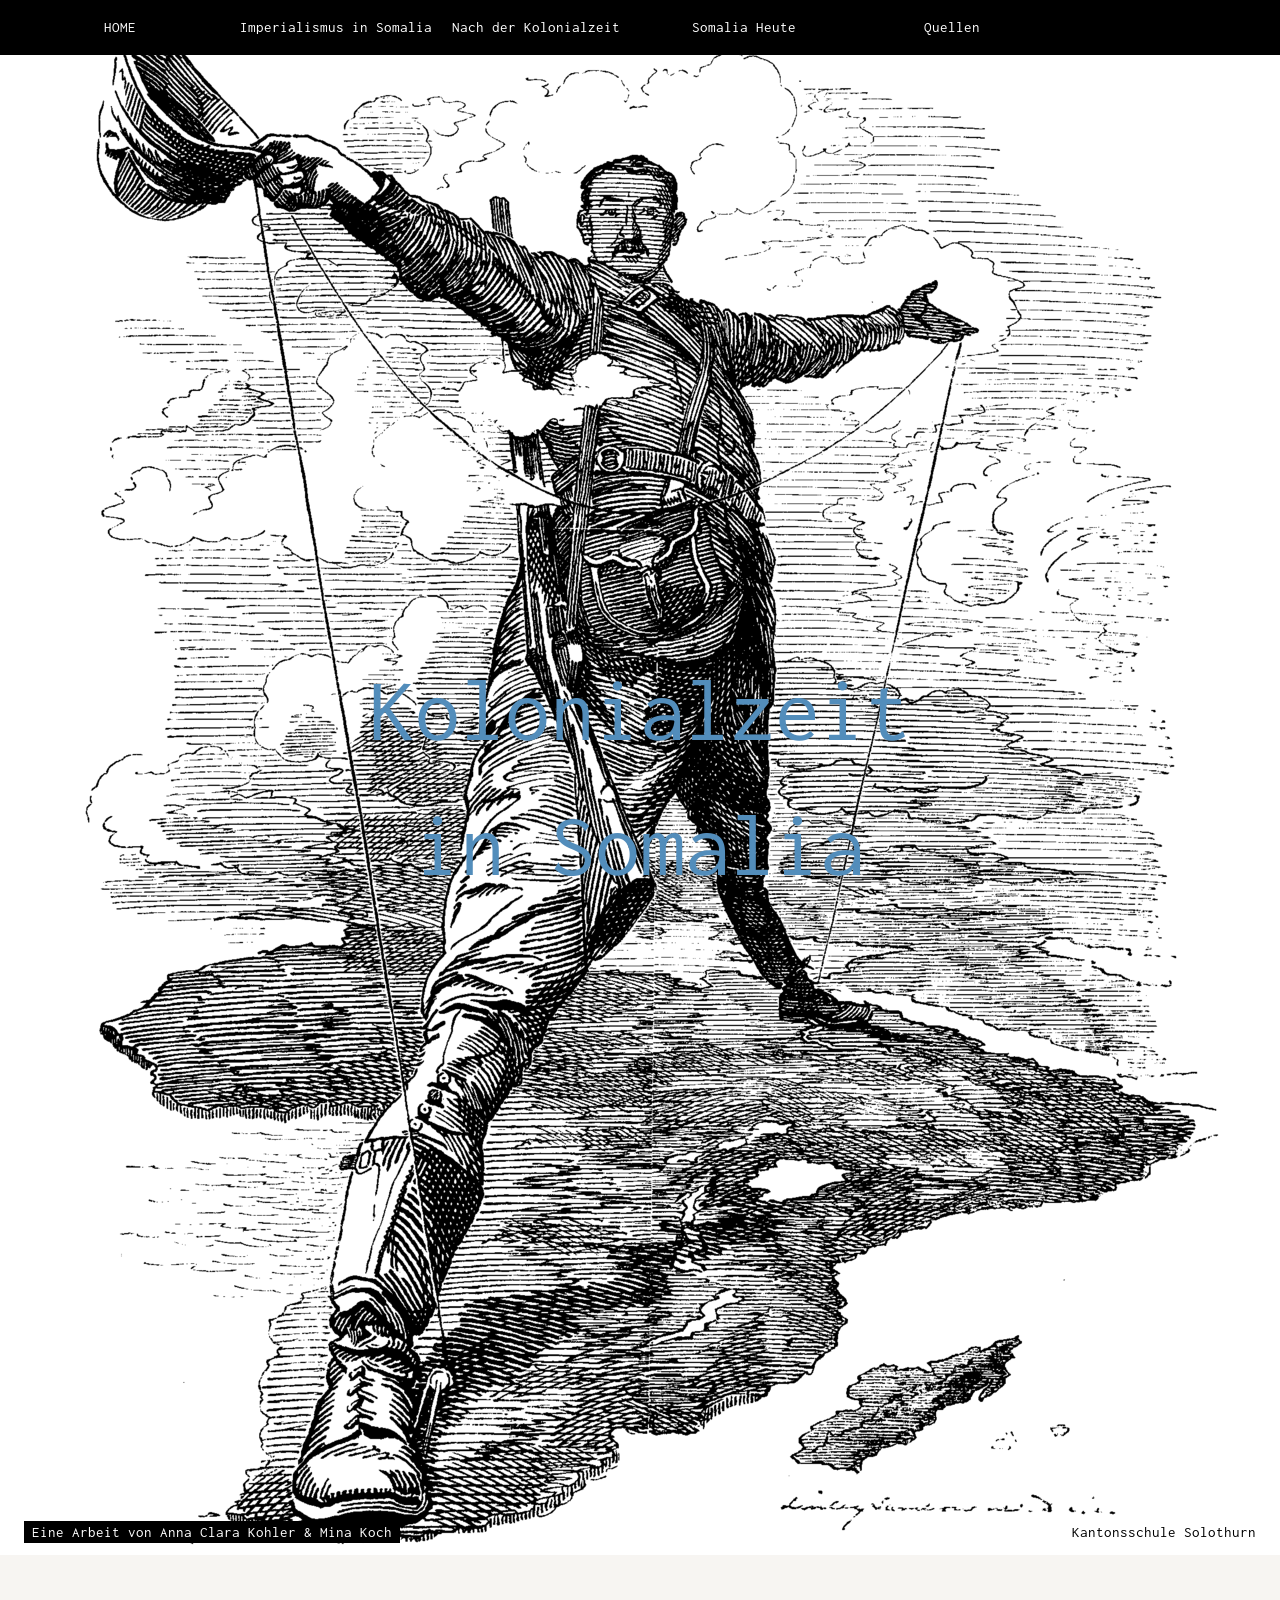
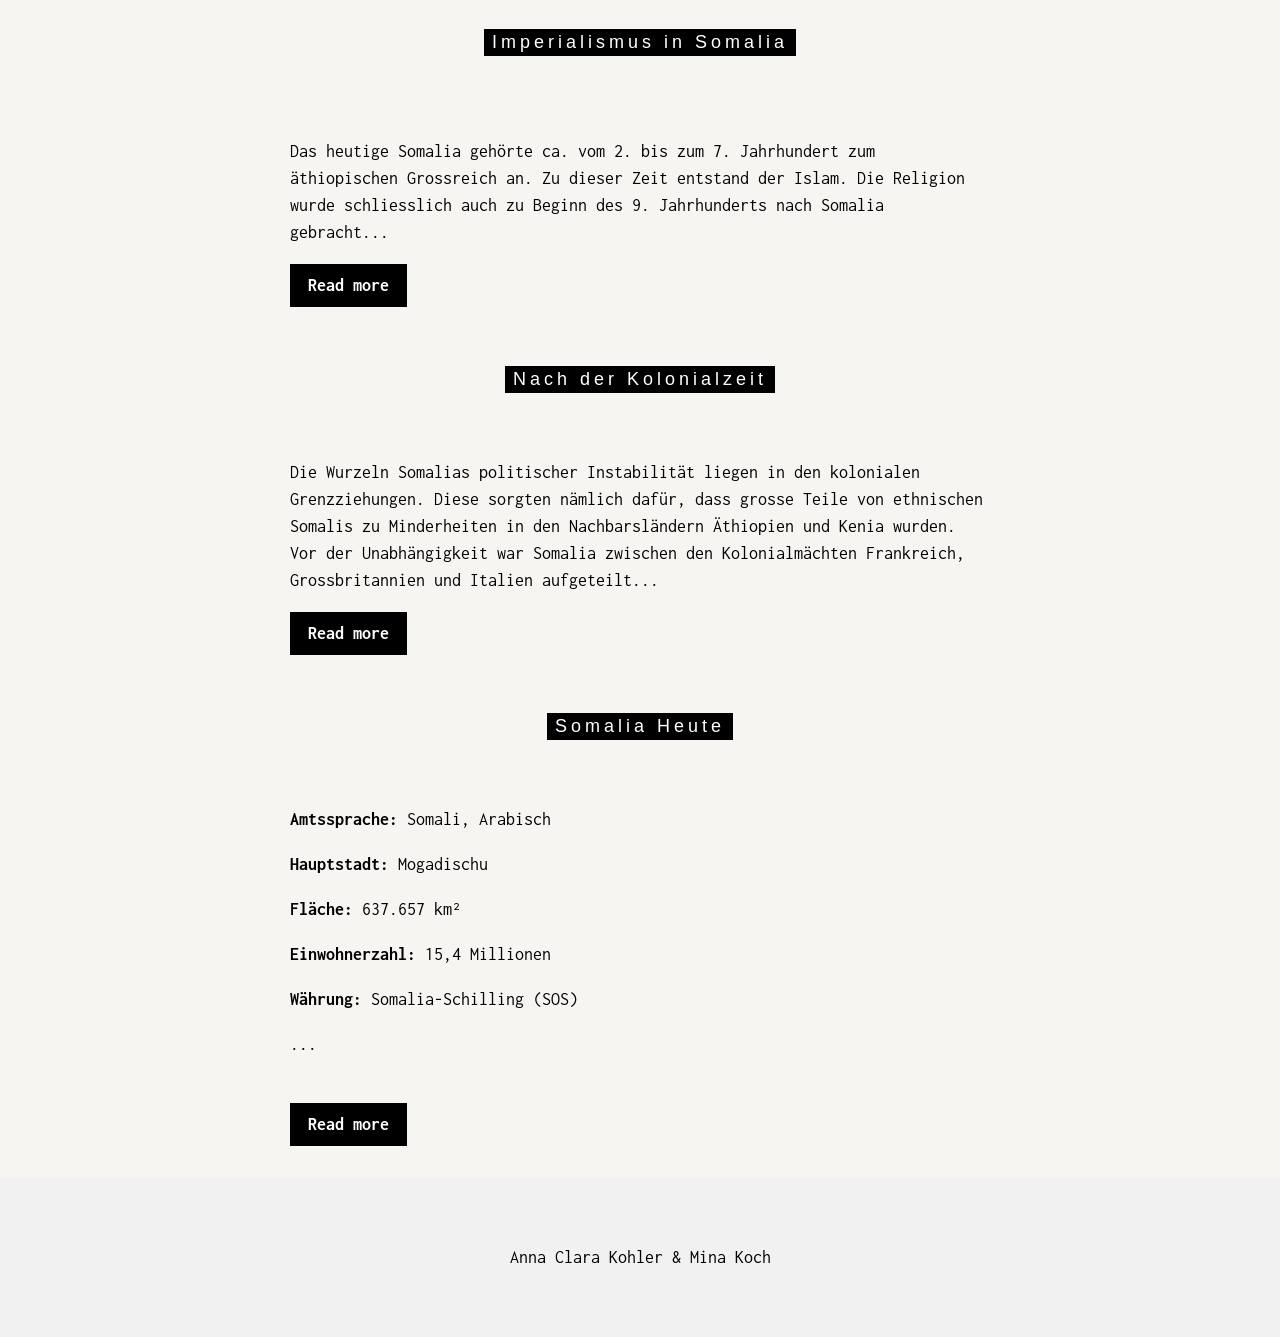
==== index.html @ 46753b98 "initial commit" ====
<!DOCTYPE html>
<html>
<head>
<title>HomePage</title>
<meta charset="UTF-8">
<meta name="viewport" content="width=device-width, initial-scale=1">
<link rel="stylesheet" href="https://www.w3schools.com/w3css/4/w3.css">
<link rel="stylesheet" href="https://fonts.googleapis.com/css?family=Inconsolata">
<style>
body, html {
  height: 100%;
  font-family: "Inconsolata", sans-serif;
}

.bgimg {
  background-position: center;
  background-size: cover;
  background-image: url("/w3images/coffeehouse.jpg");
  min-height: 75%;
}

.menu {
  display: none;
}
</style>
</head>
<body>

<!-- Links (sit on top) -->
<div class="w3-top">
  <div class="w3-row w3-padding w3-black">
    <div class="w3-col s2">
      <a href="index.html" class="w3-button w3-block w3-black">HOME</a>
    </div>
    <div class="w3-col s2">
      <a href="firstSeite.html" class="w3-button w3-block w3-black">Imperialismus in Somalia</a>
    </div>
    <div class="w3-col s2">
      <a href="secondSeite.html" class="w3-button w3-block w3-black">Nach der Kolonialzeit</a>
    </div>
    <div class="w3-col s2">
      <a href="thirdSeite.html" class="w3-button w3-block w3-black">Somalia Heute</a>
    </div>
    <div class="w3-col s2">
      <a href="fünfteSeite.html" class="w3-button w3-block w3-black">Quellen</a>
    </div>
  </div>
</div>

<!-- Header with image -->
<header class="bgimg w3-display-container w3-grayscale-min" id="home">
  <center><img src="Punch_Rhodes_Colossus.png" alt="Italian Trulli"></center>
  <div class="w3-display-bottomleft w3-center w3-padding-large w3-hide-small">
    <span class="w3-tag">Eine Arbeit von Anna Clara Kohler & Mina Koch</span>
  </div>
  <div class="w3-display-middle w3-center">
    <span class="w3-text-blue" style="font-size:90px">Kolonialzeit<br> in Somalia</span>
  </div>
  <div class="w3-display-bottomright w3-center w3-padding-large">
    <span class="w3-text-black">Kantonsschule Solothurn</span>
  </div>
</header>

<!-- Add a background color and large text to the whole page -->
<div class="w3-sand w3-grayscale w3-large">

<!-- About Container -->
<div class="w3-container" id="about">
  <div class="w3-content" style="max-width:700px">
    <h5 class="w3-center w3-padding-64"><span class="w3-tag w3-wide">Imperialismus in Somalia</span></h5>
    <p>Das heutige Somalia gehörte ca. vom 2. bis zum 7. Jahrhundert zum äthiopischen Grossreich an. Zu dieser Zeit entstand der Islam. Die Religion wurde schliesslich auch zu Beginn des 9. Jahrhunderts nach Somalia gebracht...</p>
    <div class="w3-col s2">
      <a href="firstSeite.html" class="w3-button w3-block w3-black"><strong>Read more</strong></a>
    </div>
  </div>
</div>

<!-- Menu Container -->
<div class="w3-container" id="menu">
  <div class="w3-content" style="max-width:700px">
 
    <h5 class="w3-center w3-padding-48"><span class="w3-tag w3-wide">Nach der Kolonialzeit</span></h5>
    <p>Die Wurzeln Somalias politischer Instabilität liegen in den kolonialen Grenzziehungen. Diese sorgten nämlich dafür, dass grosse Teile von ethnischen Somalis zu Minderheiten in den Nachbarsländern Äthiopien und Kenia wurden. Vor der Unabhängigkeit war Somalia zwischen den Kolonialmächten Frankreich, Grossbritannien und Italien aufgeteilt...</p>
   <div class="w3-col s2">
      <a href="secondSeite.html" class="w3-button w3-block w3-black"><strong>Read more</strong></a>
    </div>
  </div>
</div>

<!-- Contact/Area Container -->
<div class="w3-container" id="where" style="padding-bottom:32px;">
  <div class="w3-content" style="max-width:700px">
    <h5 class="w3-center w3-padding-48"><span class="w3-tag w3-wide">Somalia Heute</span></h5>
    <p><strong>Amtssprache: </strong>Somali, Arabisch</p>
      <p><strong>Hauptstadt: </strong>Mogadischu</p>
      <p><strong>Fläche: </strong>637.657 km²</p>
      <p><strong>Einwohnerzahl: </strong>15,4 Millionen</p>
      <p><strong>Währung: </strong>Somalia-Schilling (SOS)</p>
      <p>...</p>
      <br>
     <div class="w3-col s2">
      <a href="thirdSeite.html" class="w3-button w3-block w3-black"><strong>Read more</strong></a>
    </div>
</div>
</div>

<!-- End page content -->
</div>

<!-- Footer -->
<footer class="w3-center w3-light-grey w3-padding-48 w3-large">
  <p>Anna Clara Kohler & Mina Koch</p>
</footer>

<script>
// Tabbed Menu
function openMenu(evt, menuName) {
  var i, x, tablinks;
  x = document.getElementsByClassName("menu");
  for (i = 0; i < x.length; i++) {
    x[i].style.display = "none";
  }
  tablinks = document.getElementsByClassName("tablink");
  for (i = 0; i < x.length; i++) {
    tablinks[i].className = tablinks[i].className.replace(" w3-dark-grey", "");
  }
  document.getElementById(menuName).style.display = "block";
  evt.currentTarget.firstElementChild.className += " w3-dark-grey";
}
document.getElementById("myLink").click();
</script>

</body>
</html>
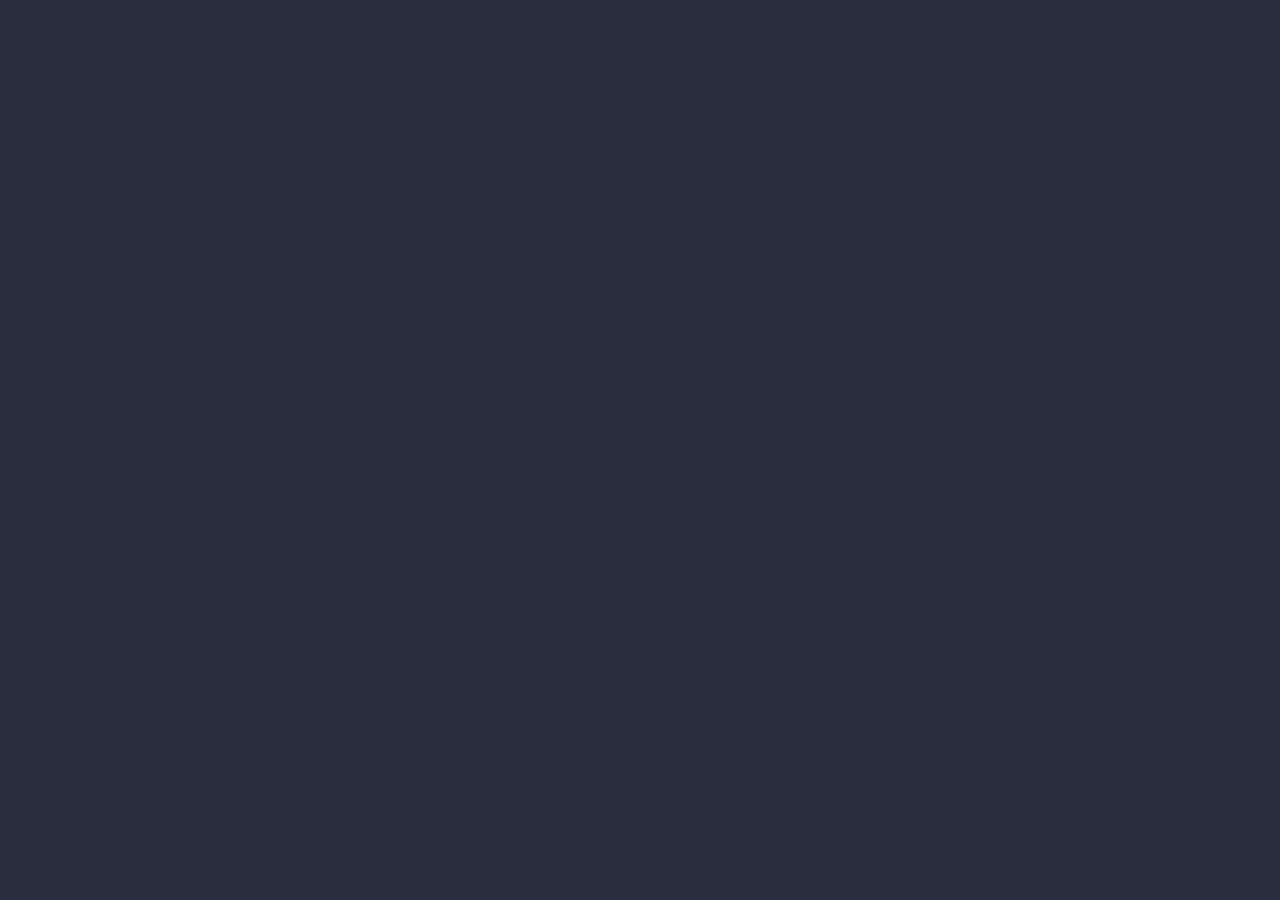
==== commit 21f7077c: "feat: basic structure" ====
--- a/index.html
+++ b/index.html
@@ -1,134 +1,62 @@
 <!DOCTYPE html>
-<html>
+<html lang="en">
 <head>
-<title>HomePage</title>
-<meta charset="UTF-8">
-<meta name="viewport" content="width=device-width, initial-scale=1">
-<link rel="stylesheet" href="https://www.w3schools.com/w3css/4/w3.css">
-<link rel="stylesheet" href="https://fonts.googleapis.com/css?family=Inconsolata">
-<style>
-body, html {
-  height: 100%;
-  font-family: "Inconsolata", sans-serif;
-}
-
-.bgimg {
-  background-position: center;
-  background-size: cover;
-  background-image: url("/w3images/coffeehouse.jpg");
-  min-height: 75%;
-}
-
-.menu {
-  display: none;
-}
-</style>
+    <meta charset="UTF-8">
+    <meta name="viewport" content="width=device-width, initial-scale=1.0">
+    <link rel="stylesheet" type="text/css" href="style.css">
+    <title>moustafa's website</title>
 </head>
 <body>
+    <header>
+        
+    </header>
+    <main>
+        <div id="who_am_i" class="who_am_i">
+            
+        </div>
+        <div id="my_journey" class="my_journey">
 
-<!-- Links (sit on top) -->
-<div class="w3-top">
-  <div class="w3-row w3-padding w3-black">
-    <div class="w3-col s2">
-      <a href="index.html" class="w3-button w3-block w3-black">HOME</a>
-    </div>
-    <div class="w3-col s2">
-      <a href="firstSeite.html" class="w3-button w3-block w3-black">Imperialismus in Somalia</a>
-    </div>
-    <div class="w3-col s2">
-      <a href="secondSeite.html" class="w3-button w3-block w3-black">Nach der Kolonialzeit</a>
-    </div>
-    <div class="w3-col s2">
-      <a href="thirdSeite.html" class="w3-button w3-block w3-black">Somalia Heute</a>
-    </div>
-    <div class="w3-col s2">
-      <a href="fünfteSeite.html" class="w3-button w3-block w3-black">Quellen</a>
-    </div>
-  </div>
-</div>
+        </div>
+        <div id="my_goals" class="my_goals">
 
-<!-- Header with image -->
-<header class="bgimg w3-display-container w3-grayscale-min" id="home">
-  <center><img src="Punch_Rhodes_Colossus.png" alt="Italian Trulli"></center>
-  <div class="w3-display-bottomleft w3-center w3-padding-large w3-hide-small">
-    <span class="w3-tag">Eine Arbeit von Anna Clara Kohler & Mina Koch</span>
-  </div>
-  <div class="w3-display-middle w3-center">
-    <span class="w3-text-blue" style="font-size:90px">Kolonialzeit<br> in Somalia</span>
-  </div>
-  <div class="w3-display-bottomright w3-center w3-padding-large">
-    <span class="w3-text-black">Kantonsschule Solothurn</span>
-  </div>
-</header>
+        </div>
+        <div id="technologies" class="technologies">
+            <div id="programming_lang" class="programming_lang">
+                <div id="java" class="java">
 
-<!-- Add a background color and large text to the whole page -->
-<div class="w3-sand w3-grayscale w3-large">
+                </div>
+                <div id="python" class="python">
 
-<!-- About Container -->
-<div class="w3-container" id="about">
-  <div class="w3-content" style="max-width:700px">
-    <h5 class="w3-center w3-padding-64"><span class="w3-tag w3-wide">Imperialismus in Somalia</span></h5>
-    <p>Das heutige Somalia gehörte ca. vom 2. bis zum 7. Jahrhundert zum äthiopischen Grossreich an. Zu dieser Zeit entstand der Islam. Die Religion wurde schliesslich auch zu Beginn des 9. Jahrhunderts nach Somalia gebracht...</p>
-    <div class="w3-col s2">
-      <a href="firstSeite.html" class="w3-button w3-block w3-black"><strong>Read more</strong></a>
-    </div>
-  </div>
-</div>
+                </div>
+                <div id="ruby" class="ruby">
 
-<!-- Menu Container -->
-<div class="w3-container" id="menu">
-  <div class="w3-content" style="max-width:700px">
- 
-    <h5 class="w3-center w3-padding-48"><span class="w3-tag w3-wide">Nach der Kolonialzeit</span></h5>
-    <p>Die Wurzeln Somalias politischer Instabilität liegen in den kolonialen Grenzziehungen. Diese sorgten nämlich dafür, dass grosse Teile von ethnischen Somalis zu Minderheiten in den Nachbarsländern Äthiopien und Kenia wurden. Vor der Unabhängigkeit war Somalia zwischen den Kolonialmächten Frankreich, Grossbritannien und Italien aufgeteilt...</p>
-   <div class="w3-col s2">
-      <a href="secondSeite.html" class="w3-button w3-block w3-black"><strong>Read more</strong></a>
-    </div>
-  </div>
-</div>
+                </div>
+                <div id="js" class="js">
 
-<!-- Contact/Area Container -->
-<div class="w3-container" id="where" style="padding-bottom:32px;">
-  <div class="w3-content" style="max-width:700px">
-    <h5 class="w3-center w3-padding-48"><span class="w3-tag w3-wide">Somalia Heute</span></h5>
-    <p><strong>Amtssprache: </strong>Somali, Arabisch</p>
-      <p><strong>Hauptstadt: </strong>Mogadischu</p>
-      <p><strong>Fläche: </strong>637.657 km²</p>
-      <p><strong>Einwohnerzahl: </strong>15,4 Millionen</p>
-      <p><strong>Währung: </strong>Somalia-Schilling (SOS)</p>
-      <p>...</p>
-      <br>
-     <div class="w3-col s2">
-      <a href="thirdSeite.html" class="w3-button w3-block w3-black"><strong>Read more</strong></a>
-    </div>
-</div>
-</div>
+                </div>
+                <div id="bash" class="bash">
 
-<!-- End page content -->
-</div>
+                </div>
+                <div id="powershell" class="powershell">
 
-<!-- Footer -->
-<footer class="w3-center w3-light-grey w3-padding-48 w3-large">
-  <p>Anna Clara Kohler & Mina Koch</p>
-</footer>
+                </div>
+                <div id="database" class="database">
 
-<script>
-// Tabbed Menu
-function openMenu(evt, menuName) {
-  var i, x, tablinks;
-  x = document.getElementsByClassName("menu");
-  for (i = 0; i < x.length; i++) {
-    x[i].style.display = "none";
-  }
-  tablinks = document.getElementsByClassName("tablink");
-  for (i = 0; i < x.length; i++) {
-    tablinks[i].className = tablinks[i].className.replace(" w3-dark-grey", "");
-  }
-  document.getElementById(menuName).style.display = "block";
-  evt.currentTarget.firstElementChild.className += " w3-dark-grey";
-}
-document.getElementById("myLink").click();
-</script>
+                </div>
+            </div>
+            <div id="tools_software" class="tools_software">
 
+            </div>
+            <div id="hardware" class="hardware">
+
+            </div>
+        </div>
+        <div id="contact_me" class="contact_me">
+
+        </div>
+    </main>
+    <footer>
+
+    </footer>
 </body>
 </html>
--- a/style.css
+++ b/style.css
@@ -0,0 +1,5 @@
+body {
+    background-color: #292d3e;
+    color: #B3B3B3;
+    font-family: 'Droid Sans Mono', 'monospace', monospace;
+}
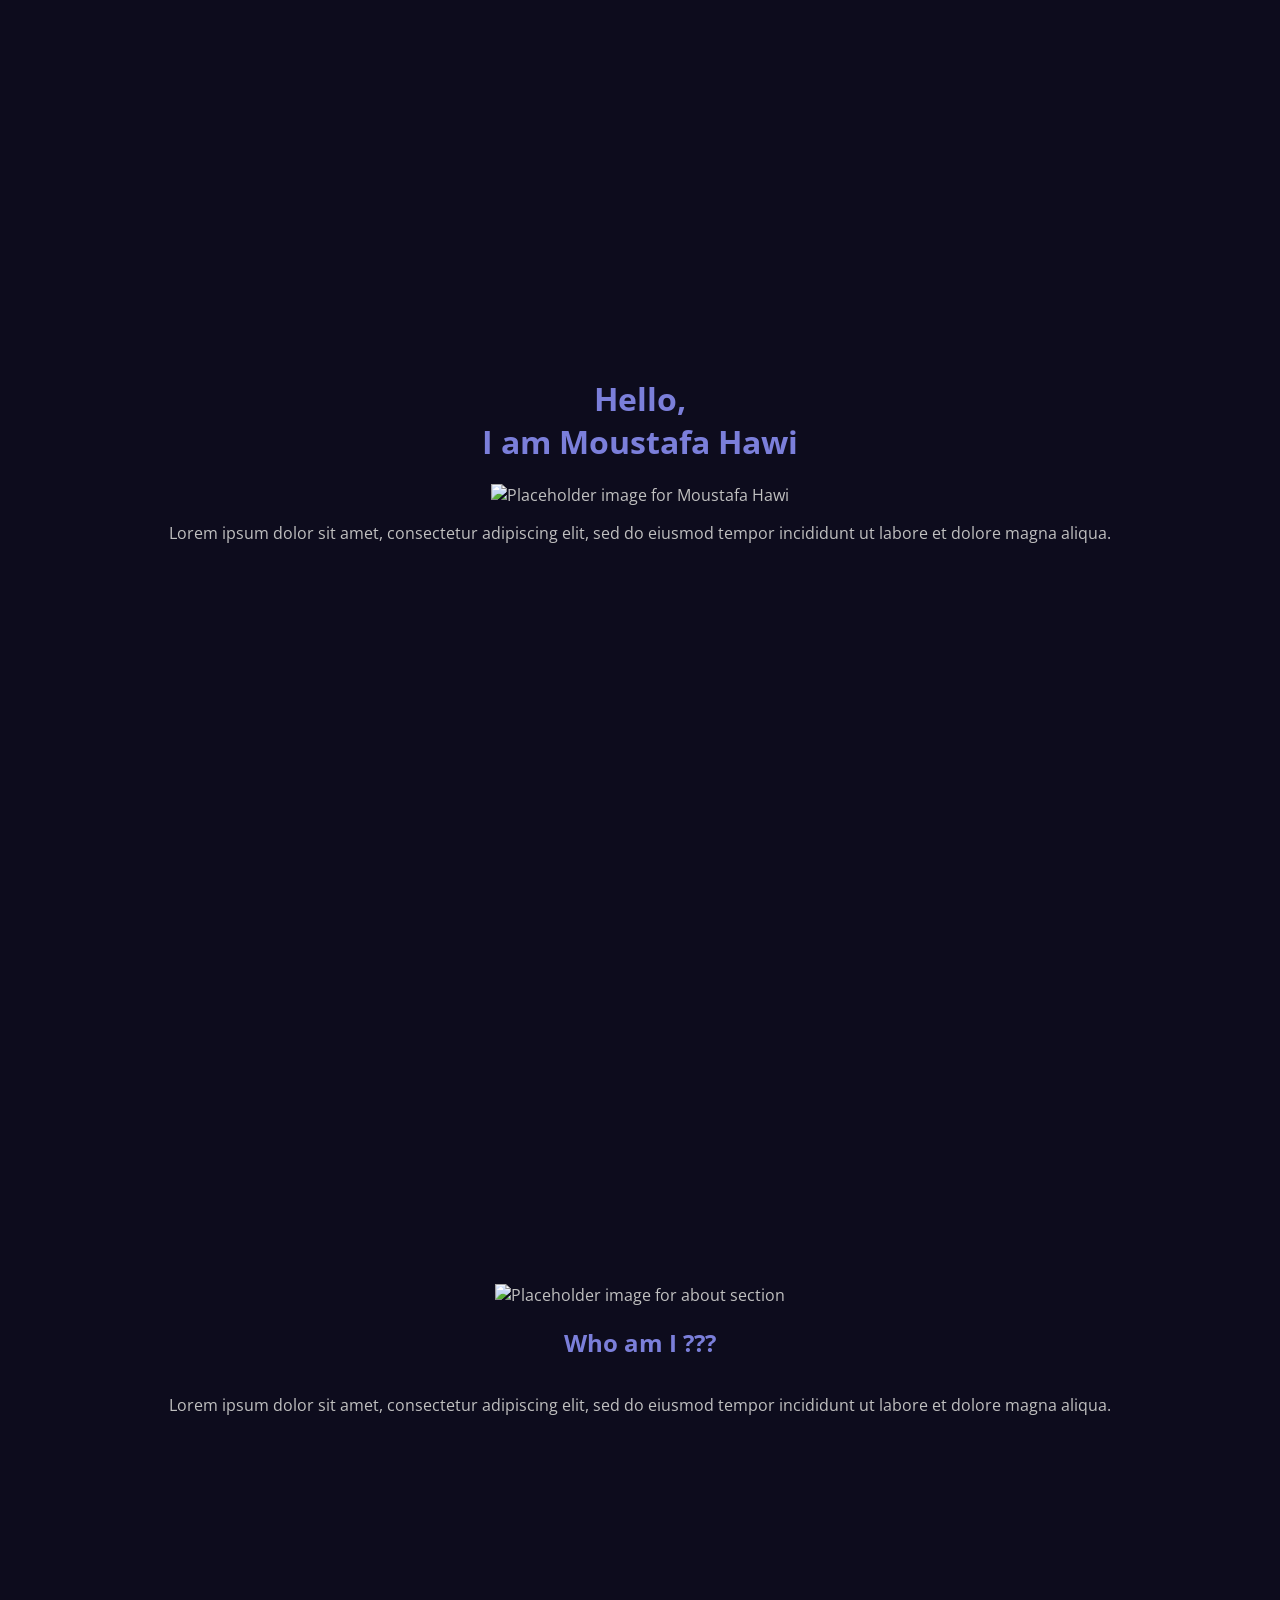
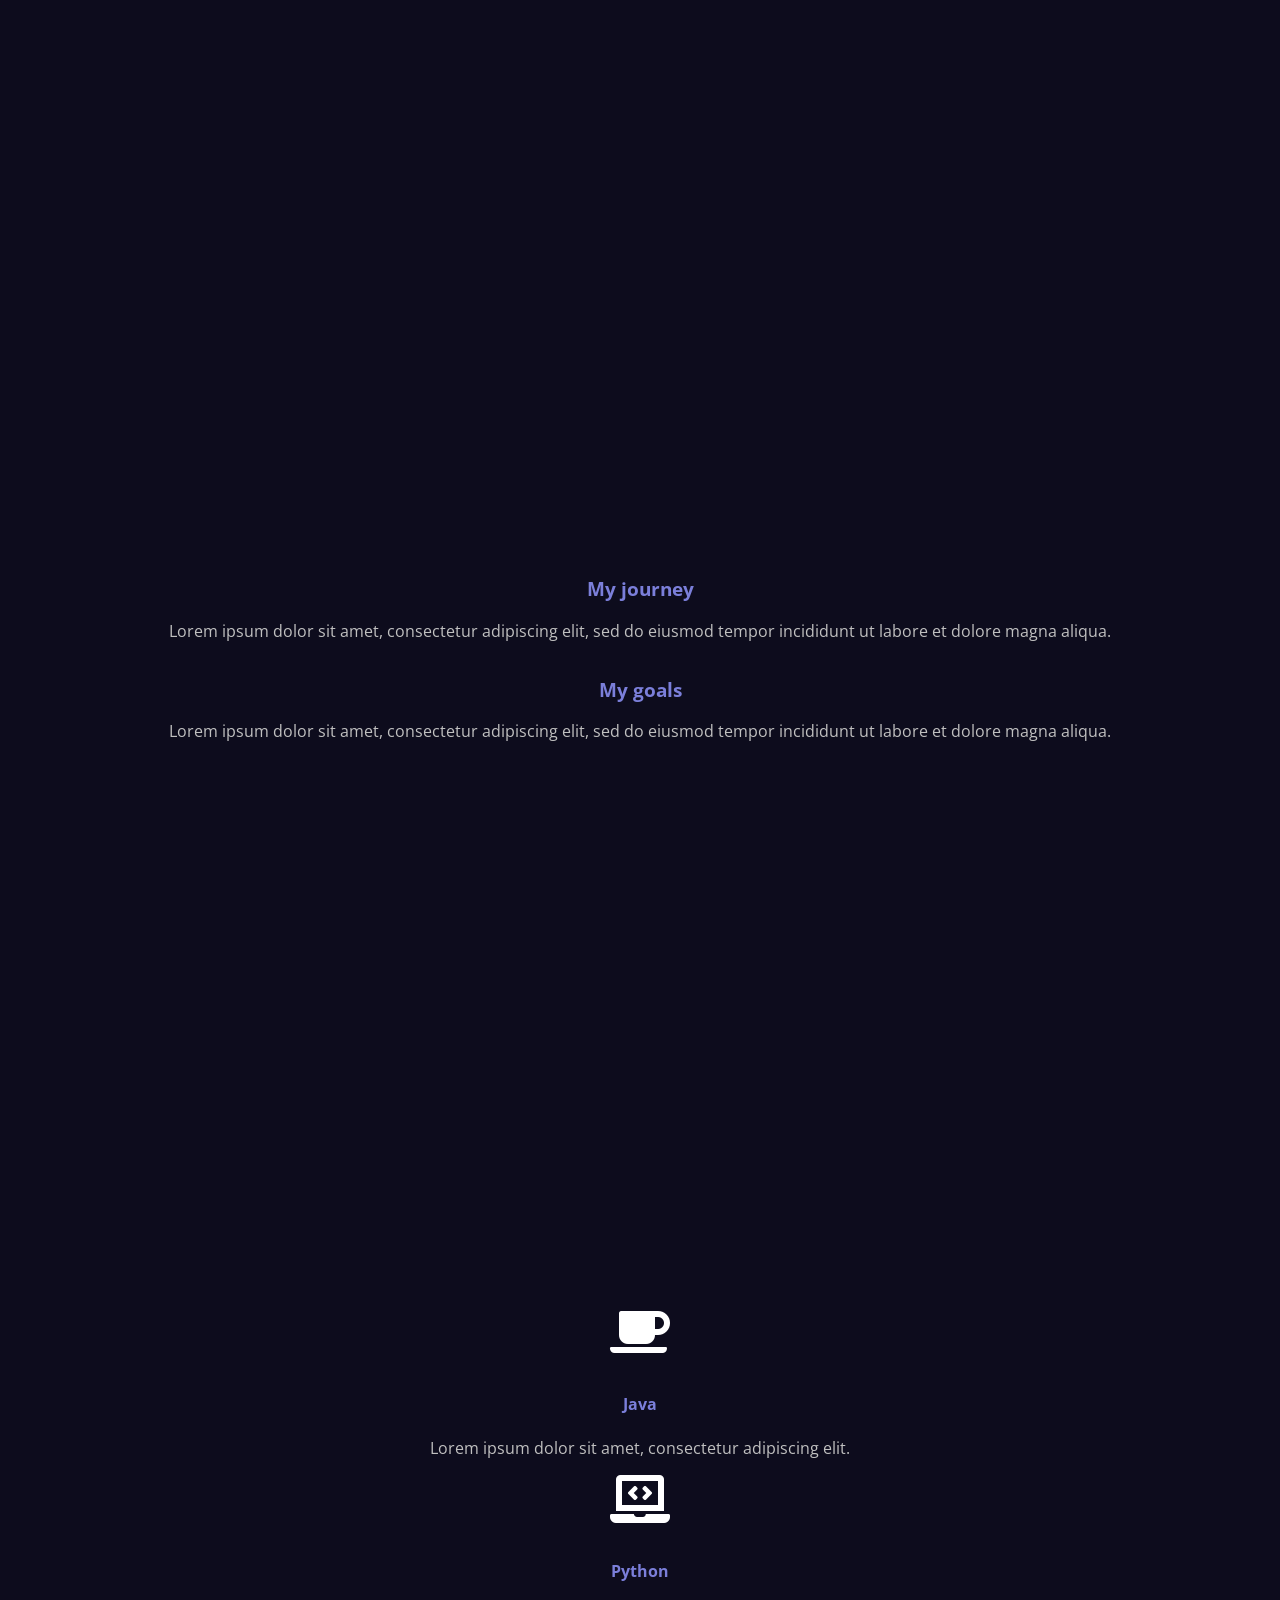
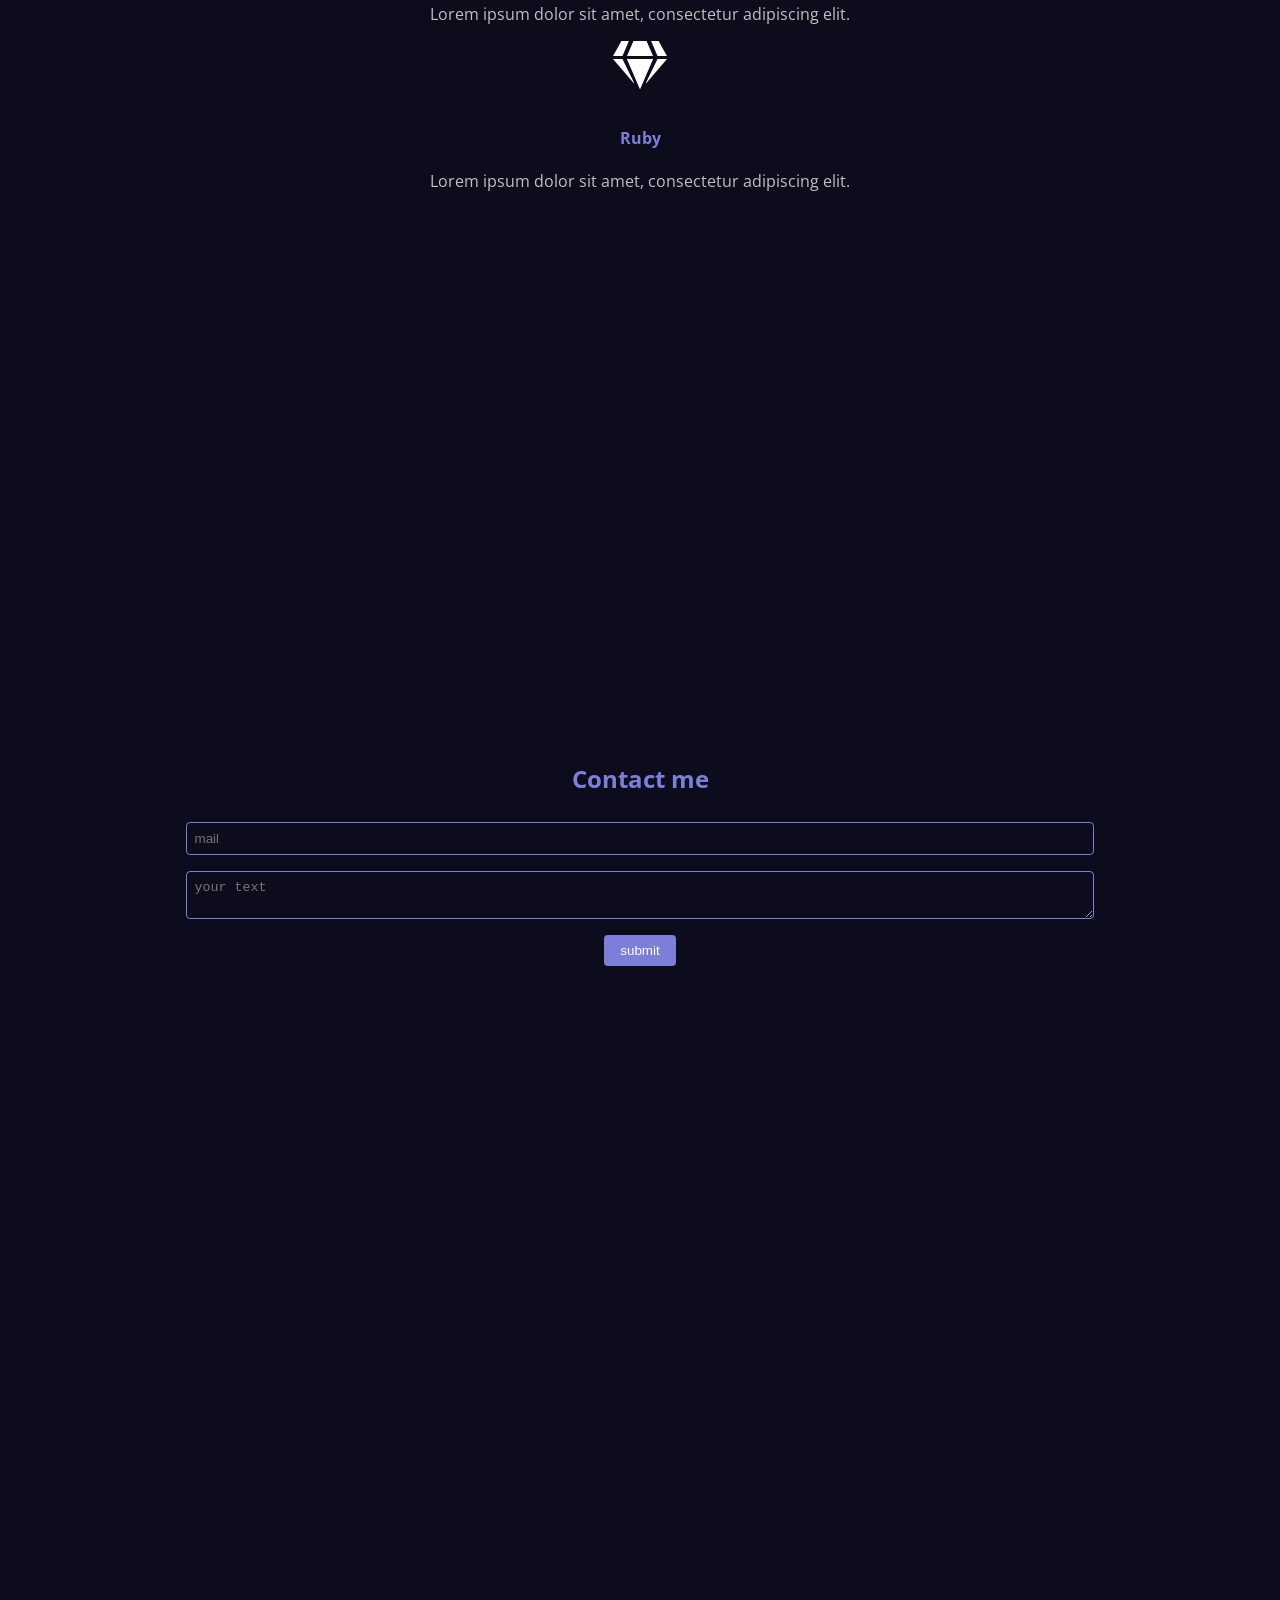
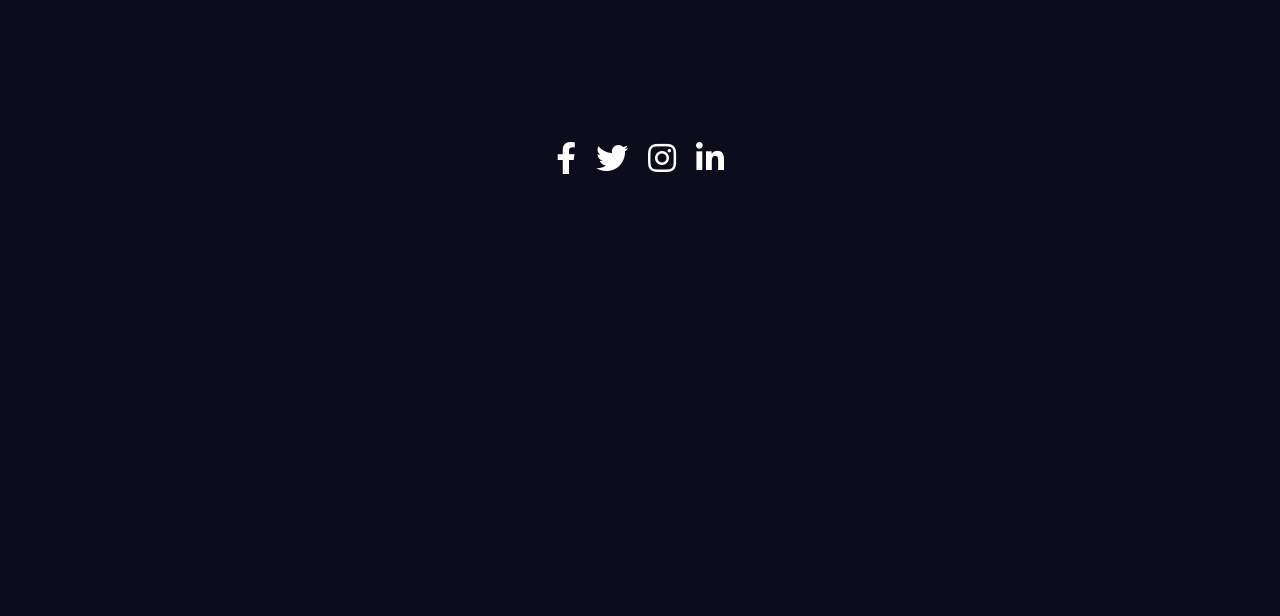
==== commit 5297bdc0: "feat: created the basic structure" ====
--- a/index.html
+++ b/index.html
@@ -3,60 +3,140 @@
 <head>
     <meta charset="UTF-8">
     <meta name="viewport" content="width=device-width, initial-scale=1.0">
-    <link rel="stylesheet" type="text/css" href="style.css">
-    <title>moustafa's website</title>
+    <title>Moustafa Hawi Portfolio</title>
+    <script src="https://cdn.tailwindcss.com"></script>
+    <link rel="stylesheet" href="https://cdnjs.cloudflare.com/ajax/libs/font-awesome/5.15.3/css/all.min.css">
+    <link href="https://fonts.googleapis.com/css2?family=Open+Sans:wght@400;600;700&display=swap" rel="stylesheet">
+    <style>
+        * {
+            box-sizing: border-box;
+        }
+        body {
+            font-family: 'Open Sans', sans-serif;
+        }
+        .section {
+            min-height: 100vh;
+            display: flex;
+            flex-direction: column;
+            justify-content: center;
+            align-items: center;
+            text-align: center;
+            padding: 2rem;
+        }
+        .bg-primary {
+            background-color: #0D0C1D;
+        }
+        .text-primary {
+            color: #C0C0C0;
+        }
+        .text-secondary {
+            color: #7B7FDA;
+        }
+        .icon {
+            color: #FFF;
+            margin-bottom: 1rem;
+        }
+        .border-primary {
+            border-color: #7B7FDA;
+        }
+        input, textarea, button {
+            margin: 0.5rem 0;
+        }
+        input, textarea {
+            width: 80%;
+            padding: 0.5rem;
+            border: 1px solid #7B7FDA;
+            border-radius: 0.25rem;
+            color: #FFF;
+            background-color: transparent;
+        }
+        button {
+            padding: 0.5rem 1rem;
+            border: none;
+            border-radius: 0.25rem;
+            color: #FFF;
+            background-color: #7B7FDA;
+            cursor: pointer;
+        }
+        .social-icons i {
+            color: #FFF;
+            margin: 0 0.5rem;
+        }
+        @media (min-width: 768px) {
+            .section {
+                padding: 4rem;
+            }
+        }
+    </style>
 </head>
-<body>
-    <header>
-        
-    </header>
-    <main>
-        <div id="who_am_i" class="who_am_i">
-            
+<body class="bg-primary text-primary">
+
+    <!-- Introduction Section -->
+    <div class="section" id="home">
+        <h1 class="text-6xl text-secondary mb-4">Hello, <br> I am Moustafa Hawi</h1>
+        <img src="https://placehold.co/200x200" alt="Placeholder image for Moustafa Hawi" class="rounded-full border-4 border-primary p-2 mb-4">
+        <p class="mb-4">Lorem ipsum dolor sit amet, consectetur adipiscing elit, sed do eiusmod tempor incididunt ut labore et dolore magna aliqua.</p>
+        <div class="h-1 w-16 bg-secondary mx-auto my-8"></div>
+    </div>
+
+    <!-- About Section -->
+    <div class="section" id="about">
+        <div class="mb-8">
+            <img src="https://placehold.co/150x150" alt="Placeholder image for about section" class="border-2 border-primary p-2">
         </div>
-        <div id="my_journey" class="my_journey">
+        <h2 class="text-5xl text-secondary mb-4">Who am I ???</h2>
+        <p>Lorem ipsum dolor sit amet, consectetur adipiscing elit, sed do eiusmod tempor incididunt ut labore et dolore magna aliqua.</p>
+    </div>
 
+    <!-- Journey and Goals Section -->
+    <div class="section flex flex-col md:flex-row justify-between text-left" id="journey-goals">
+        <div class="md:w-1/2">
+            <h3 class="text-4xl text-secondary mb-4">My journey</h3>
+            <p>Lorem ipsum dolor sit amet, consectetur adipiscing elit, sed do eiusmod tempor incididunt ut labore et dolore magna aliqua.</p>
         </div>
-        <div id="my_goals" class="my_goals">
+        <div class="md:w-1/2">
+            <h3 class="text-4xl text-secondary mb-4">My goals</h3>
+            <p>Lorem ipsum dolor sit amet, consectetur adipiscing elit, sed do eiusmod tempor incididunt ut labore et dolore magna aliqua.</p>
+        </div>
+    </div>
 
+    <!-- Skills Section -->
+    <div class="section grid grid-cols-2 md:grid-cols-3 gap-4" id="skills">
+        <div>
+            <i class="fas fa-coffee fa-3x icon"></i>
+            <h4 class="text-3xl text-secondary mb-2">Java</h4>
+            <p>Lorem ipsum dolor sit amet, consectetur adipiscing elit.</p>
         </div>
-        <div id="technologies" class="technologies">
-            <div id="programming_lang" class="programming_lang">
-                <div id="java" class="java">
+        <div>
+            <i class="fas fa-laptop-code fa-3x icon"></i>
+            <h4 class="text-3xl text-secondary mb-2">Python</h4>
+            <p>Lorem ipsum dolor sit amet, consectetur adipiscing elit.</p>
+        </div>
+        <div>
+            <i class="fas fa-gem fa-3x icon"></i>
+            <h4 class="text-3xl text-secondary mb-2">Ruby</h4>
+            <p>Lorem ipsum dolor sit amet, consectetur adipiscing elit.</p>
+        </div>
+        <!-- Repeat for other skills as per the screenshot -->
+    </div>
 
-                </div>
-                <div id="python" class="python">
+    <!-- Contact Section -->
+    <div class="section" id="contact">
+        <h2 class="text-5xl text-secondary mb-4">Contact me</h2>
+        <input type="email" placeholder="mail">
+        <textarea placeholder="your text"></textarea>
+        <button type="submit">submit</button>
+    </div>
 
-                </div>
-                <div id="ruby" class="ruby">
+    <!-- Footer Section -->
+    <div class="section bg-black py-4" id="footer">
+        <div class="social-icons">
+            <i class="fab fa-facebook-f fa-2x"></i>
+            <i class="fab fa-twitter fa-2x"></i>
+            <i class="fab fa-instagram fa-2x"></i>
+            <i class="fab fa-linkedin-in fa-2x"></i>
+        </div>
+    </div>
 
-                </div>
-                <div id="js" class="js">
-
-                </div>
-                <div id="bash" class="bash">
-
-                </div>
-                <div id="powershell" class="powershell">
-
-                </div>
-                <div id="database" class="database">
-
-                </div>
-            </div>
-            <div id="tools_software" class="tools_software">
-
-            </div>
-            <div id="hardware" class="hardware">
-
-            </div>
-        </div>
-        <div id="contact_me" class="contact_me">
-
-        </div>
-    </main>
-    <footer>
-
-    </footer>
 </body>
 </html>
